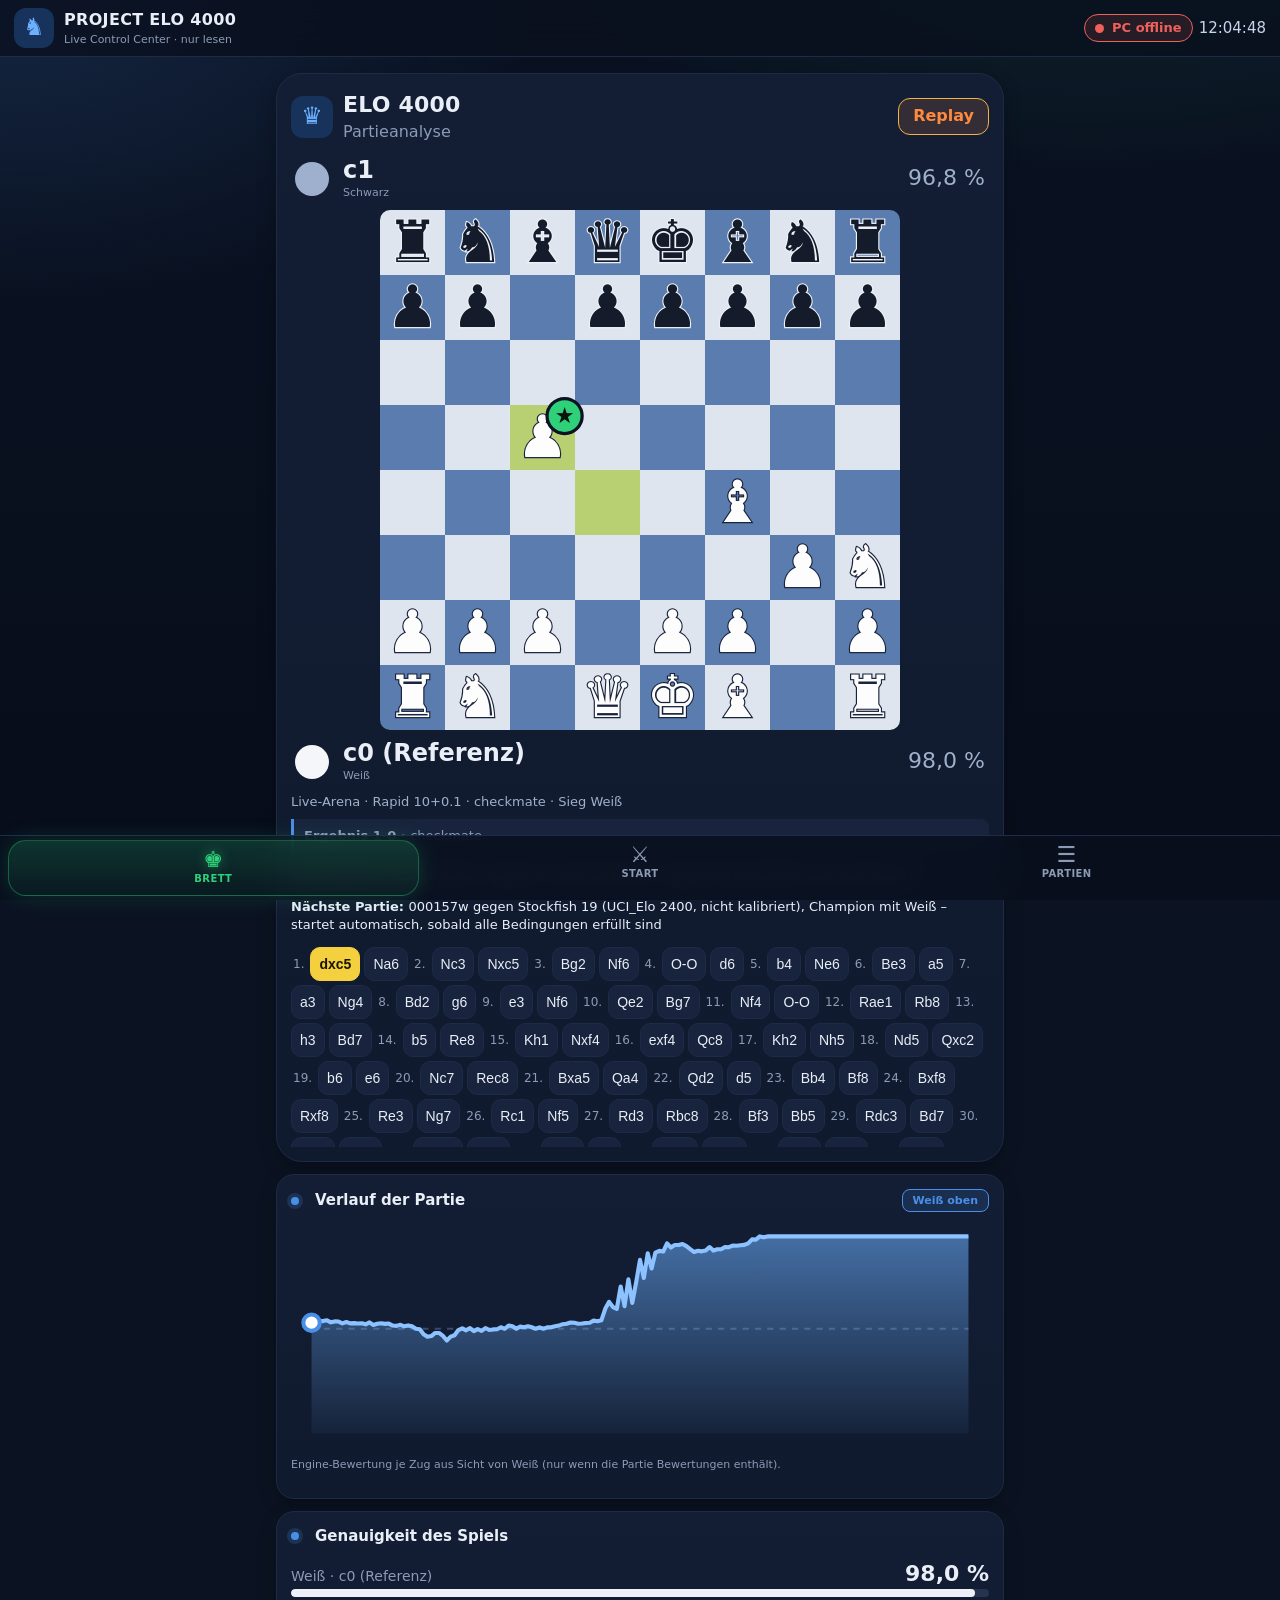
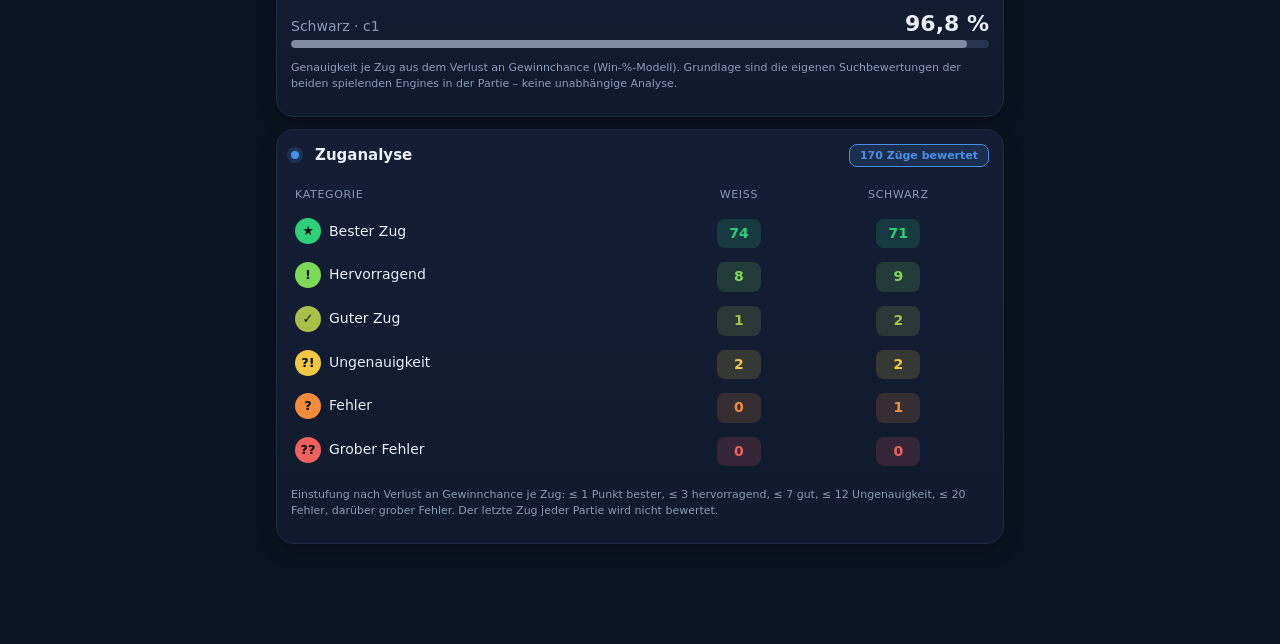
==== index.html @ e3dbd534 "status snapshot 2026-11-07T13:04:46" ====
<!doctype html>
<html lang="de">
<head>
<meta charset="utf-8">
<meta name="viewport" content="width=device-width, initial-scale=1, viewport-fit=cover">
<meta name="color-scheme" content="dark">
<meta name="theme-color" content="#0b0f14">
<title>PROJECT ELO 4000 – Live Control Center</title>
<link rel="manifest" href="manifest.json">
<link rel="icon" href="favicon.svg" type="image/svg+xml">
<link rel="stylesheet" href="static/style.css?v=764bb7ff3e">
</head>
<body>
<header class="top">
  <div class="brand"><span class="logo">♞</span><div><b>PROJECT ELO 4000</b><small>Live Control Center · nur lesen</small></div></div>
  <div class="fresh" id="fresh" title="Zeitpunkt der letzten erfolgreichen Datenaktualisierung"><span class="dot" id="fdot"></span><span id="ftext">lädt…</span></div>
</header>
<div id="banner" class="banner" hidden></div>
<main id="view" aria-live="polite"><p class="muted pad">Lade Daten…</p></main>
<nav class="tabs" aria-label="Navigation">
  <a href="#/board/live" data-t="board"><i>♚</i><span>Brett</span></a>
  <a href="#/arena" data-t="arena"><i>⚔</i><span>Start</span></a>
  <a href="#/archive" data-t="archive"><i>☰</i><span>Partien</span></a>
</nav>
<noscript><p class="pad">Diese Seite braucht JavaScript.</p></noscript>
<script src="static/hosted.js?v=764bb7ff3e"></script>
<script src="static/app.js?v=764bb7ff3e"></script>
</body>
</html>
---- static/style.css ----
:root{--bg:#0b0f14;--panel:#131a22;--panel2:#1a232e;--line:#263241;--text:#e8eef5;--muted:#8fa1b3;--accent:#4cc2ff;--good:#3ecf8e;--warn:#f5b84b;--bad:#ff6b6b;--live:#ff4d6d;
--light:#e9d9b8;--dark:#8a6a45;--hl:rgba(255,214,10,.45);--r:14px}
*{box-sizing:border-box;-webkit-tap-highlight-color:transparent}
html,body{margin:0;background:var(--bg);color:var(--text);font:16px/1.4 system-ui,-apple-system,"Segoe UI",Roboto,sans-serif}
body{padding-bottom:calc(72px + env(safe-area-inset-bottom));min-height:100vh}
a{color:var(--accent)}
.top{position:sticky;top:0;z-index:5;display:flex;justify-content:space-between;align-items:center;gap:8px;padding:calc(8px + env(safe-area-inset-top)) 14px 8px;background:rgba(11,15,20,.92);backdrop-filter:blur(8px);border-bottom:1px solid var(--line)}
.brand{display:flex;align-items:center;gap:10px}.brand b{font-size:15px;letter-spacing:.04em}.brand small{display:block;color:var(--muted);font-size:11px}
.logo{font-size:30px;color:var(--accent)}
.fresh{display:flex;align-items:center;gap:6px;font-size:12px;color:var(--muted);white-space:nowrap}
.dot{width:10px;height:10px;border-radius:50%;background:var(--muted);display:inline-block}.dot.ok{background:var(--good)}.dot.stale{background:var(--warn)}.dot.err{background:var(--bad)}
.banner{margin:8px 12px;padding:10px 12px;border-radius:10px;background:#3a2a10;border:1px solid var(--warn);color:#ffd88a;font-size:14px}.banner.err{background:#3a1515;border-color:var(--bad);color:#ffb3b3}
main{padding:10px 12px;max-width:760px;margin:0 auto}
.pad{padding:16px}.muted{color:var(--muted)}.small{font-size:13px}.tiny{font-size:11px}
.card{background:var(--panel);border:1px solid var(--line);border-radius:var(--r);padding:14px;margin:0 0 12px}
.card h2{margin:0 0 8px;font-size:15px;letter-spacing:.03em;display:flex;justify-content:space-between;align-items:center;gap:8px}
.card h3{margin:10px 0 4px;font-size:14px}
.kv{display:grid;grid-template-columns:auto 1fr;gap:4px 12px;font-size:14px}.kv div:nth-child(odd){color:var(--muted)}
.big{font-size:28px;font-weight:700}
.pill{display:inline-block;font-size:11px;font-weight:600;border-radius:999px;padding:2px 9px;border:1px solid var(--line);color:var(--muted);white-space:nowrap}
.pill.live{color:#fff;background:var(--live);border-color:var(--live)}.pill.hist{color:var(--accent);border-color:var(--accent)}.pill.na{color:var(--warn);border-color:var(--warn)}
.pill.good{color:var(--good);border-color:var(--good)}.pill.bad{color:var(--bad);border-color:var(--bad)}.pill.warn{color:var(--warn);border-color:var(--warn)}
.row{display:flex;gap:8px;align-items:center;flex-wrap:wrap}.grow{flex:1}
.btn{appearance:none;border:1px solid var(--line);background:var(--panel2);color:var(--text);border-radius:12px;min-height:48px;min-width:48px;padding:0 14px;font-size:18px;cursor:pointer}
.btn:active{transform:scale(.97)}.btn.on{border-color:var(--accent);color:var(--accent)}.btn.sm{min-height:38px;font-size:14px}
input,select{background:var(--panel2);border:1px solid var(--line);color:var(--text);border-radius:12px;min-height:46px;padding:0 12px;font-size:16px;width:100%}
.filters{display:grid;grid-template-columns:1fr 1fr;gap:8px;margin-bottom:10px}.filters input{grid-column:1/3}
.game{display:block;text-decoration:none;color:inherit;background:var(--panel);border:1px solid var(--line);border-radius:12px;padding:10px 12px;margin-bottom:8px}
.game .t{display:flex;justify-content:space-between;gap:8px;font-weight:600;font-size:14px}.game .s{color:var(--muted);font-size:12px;margin-top:3px}
.res{font-variant-numeric:tabular-nums;font-weight:700}
.ms{display:grid;gap:8px}.ms .m{display:grid;grid-template-columns:28px 1fr auto;gap:8px;align-items:center}
.ms .n{width:28px;height:28px;border-radius:50%;display:grid;place-items:center;font-weight:700;background:var(--panel2);border:2px solid var(--line)}
.ms .done .n{background:var(--good);border-color:var(--good);color:#04130b}.ms .prepared .n{border-color:var(--accent);color:var(--accent)}.ms .deferred .n{border-color:var(--warn);color:var(--warn)}.ms .in_progress .n{border-color:var(--accent)}
.bar{height:8px;border-radius:6px;background:var(--panel2);overflow:hidden}.bar i{display:block;height:100%;background:var(--accent)}
.boardwrap{position:relative;width:100%;max-width:520px;margin:0 auto;touch-action:pan-y}
svg.board{width:100%;height:auto;display:block;border-radius:8px;user-select:none}
.evalbar{height:10px;border-radius:5px;overflow:hidden;background:#222;margin:8px 0}.evalbar i{display:block;height:100%;background:#eee;transition:width .25s}
.players{display:flex;justify-content:space-between;gap:8px;font-size:14px;margin:6px 0}.players b{display:block}
.moves{display:flex;flex-wrap:wrap;gap:4px;max-height:200px;overflow:auto;margin-top:8px}
.moves button{font-size:14px;min-height:34px;padding:0 8px;border-radius:8px;border:1px solid var(--line);background:var(--panel2);color:var(--text)}.moves button.cur{background:var(--accent);color:#04121a;border-color:var(--accent)}
.moves .no{color:var(--muted);font-size:12px;align-self:center;padding:0 2px}
table{width:100%;border-collapse:collapse;font-size:13px}th,td{padding:6px 4px;text-align:left;border-bottom:1px solid var(--line);vertical-align:top}th{color:var(--muted);font-weight:500}
.scroll{overflow-x:auto}
.tabs{position:fixed;bottom:0;left:0;right:0;z-index:6;display:grid;grid-auto-flow:column;grid-auto-columns:1fr;background:rgba(19,26,34,.97);border-top:1px solid var(--line);padding-bottom:env(safe-area-inset-bottom)}
.tabs a{display:flex;flex-direction:column;align-items:center;gap:1px;padding:8px 2px;color:var(--muted);text-decoration:none;font-size:11px;min-height:56px}.tabs i{font-style:normal;font-size:22px;line-height:1}.tabs a.on{color:var(--accent)}
pre{white-space:pre-wrap;word-break:break-word;background:var(--panel2);padding:10px;border-radius:10px;font-size:12px;max-height:50vh;overflow:auto}
.issue{border-left:3px solid var(--warn);padding:6px 10px;margin:6px 0;background:var(--panel2);border-radius:0 8px 8px 0;font-size:13px}.issue.high{border-color:var(--bad)}
.note{border-left:3px solid var(--accent);padding:8px 10px;margin:8px 0;background:var(--panel2);border-radius:0 8px 8px 0;font-size:13px;color:var(--muted)}
svg.forest{width:100%;height:auto}
@media (min-width:720px){main{padding:16px}}

.tabs a{font-size:10px}
.strip{display:flex;gap:3px;flex-wrap:wrap;margin:6px 0}.strip b{width:18px;height:18px;border-radius:4px;display:grid;place-items:center;font-size:10px;color:#04130b}.strip .W{background:var(--good)}.strip .D{background:#8fa1b3}.strip .L{background:var(--bad)}
.clocks{display:flex;justify-content:space-between;font-variant-numeric:tabular-nums;font-size:15px;margin:6px 0}.clocks .turn{color:var(--accent);font-weight:700}
svg.tl{width:100%;height:auto}

/* ---- look: deep navy cards, steel-blue board, green accents (reference screenshot) ---- */
:root{--bg:#0b1322;--panel:#121c31;--panel2:#18243d;--line:#1d2b47;--text:#e9eef7;--muted:#8b9bb5;--accent:#4a8fe7;--good:#2fd07a;--warn:#f2b441;--bad:#f0605d;--live:#ff4d6d;--r:18px}
body{background:radial-gradient(1200px 500px at 50% -120px,#13223f 0,var(--bg) 60%) fixed}
.top{background:rgba(11,19,34,.94);border-bottom:1px solid var(--line)}
.logo{width:40px;height:40px;border-radius:12px;background:#17335c;display:grid;place-items:center;font-size:24px;color:#6db0ff}
.brand b{font-size:16px;letter-spacing:.02em}
.card{border-radius:var(--r);background:linear-gradient(180deg,#131e35,#101a2e);box-shadow:0 6px 18px rgba(0,0,0,.28)}
.card h2{font-size:15px;font-weight:700;letter-spacing:0}
.card h2::before{content:"";width:8px;height:8px;border-radius:50%;background:var(--accent);margin-right:8px;box-shadow:0 0 0 4px rgba(74,143,231,.18);flex:none}
.card h2>span:first-child{flex:1}
.pill{border-radius:8px;padding:3px 10px;font-weight:700;background:rgba(255,255,255,.04)}
.pill.live{background:var(--live)}.pill.good{background:rgba(47,208,122,.14)}.pill.bad{background:rgba(240,96,93,.14)}.pill.warn{background:rgba(242,180,65,.14)}.pill.hist{background:rgba(74,143,231,.14)}
.tabs{background:rgba(14,23,41,.98);border-top:1px solid var(--line)}.tabs a{text-transform:uppercase;letter-spacing:.04em;font-weight:600}.tabs a.on{color:var(--good)}.tabs a.on i{filter:drop-shadow(0 0 6px rgba(47,208,122,.5))}
svg.board{border-radius:10px}
.players b{font-size:15px}
.moves button{border-radius:10px;background:var(--panel2);border-color:var(--line)}.moves button.cur{background:#f4d03f;color:#1b1500;border-color:#f4d03f;font-weight:700}
.btn{border-radius:14px;background:var(--panel2)}
.evalbar{background:#2a3550;height:8px}
.stat{margin:12px 0}.stat .lab{display:flex;justify-content:space-between;align-items:baseline;font-size:14px;color:var(--muted)}.stat .lab b{font-size:22px;color:var(--text)}
.track{height:8px;border-radius:5px;background:#26344f;overflow:hidden}.track i{display:block;height:100%;border-radius:5px;background:#eef2f8}.track.alt i{background:#7f8ba0}
.cats{width:100%;border-collapse:separate;border-spacing:0 6px}.cats th{font-size:11px;letter-spacing:.06em;text-transform:uppercase;color:var(--muted);text-align:center;border:0}.cats th:first-child,.cats td:first-child{text-align:left}
.cats td{border:0;padding:4px;text-align:center;font-size:14px}.cats td .ico{display:inline-grid;place-items:center;width:26px;height:26px;border-radius:50%;margin-right:8px;font-size:13px;color:#06140d;vertical-align:middle}
.cnt{display:inline-block;min-width:44px;padding:5px 0;border-radius:8px;background:rgba(47,208,122,.16);color:var(--good);font-weight:700}.cnt.d{background:rgba(139,155,181,.16);color:#c3cde0}.cnt.l{background:rgba(240,96,93,.16);color:var(--bad)}
.ico.w{background:var(--good)}.ico.d{background:#9aa7bf}.ico.l{background:var(--bad)}
svg.ev{width:100%;height:auto;display:block}

/* ---- game header, move chips, move-quality colours (reference screenshot) ---- */
.hdr{display:flex;align-items:center;gap:10px}.hdr b{font-size:17px}.avatar{width:42px;height:42px;border-radius:12px;background:#17335c;display:grid;place-items:center;font-size:24px;color:#6db0ff;flex:none}
.vs{display:flex;align-items:center;gap:8px;margin:10px 0 4px;font-size:15px}.vs b{font-weight:700}
.cb{display:inline-grid;place-items:center;width:22px;height:22px;border-radius:6px;border:1px solid #3a4a6b;background:#0f1a30;color:#dfe6f3;font-size:12px;font-weight:700}
.opening{display:flex;justify-content:space-between;align-items:center;font-size:13px;margin:2px 0 10px;padding-bottom:10px;border-bottom:1px solid var(--line)}.resword{font-weight:700;color:var(--muted)}.resword.win{color:var(--good)}
.chips{display:flex;gap:8px;overflow-x:auto;margin:8px 0;padding-bottom:2px}.chip{flex:none;min-height:36px;padding:0 14px;border-radius:10px;border:1px solid var(--line);background:#0f1a30;color:#c9d4e8;font-size:14px;font-weight:600}.chip.cur{background:#f4d03f;border-color:#f4d03f;color:#1b1500}
.ico.c-best,.cnt.c-best{--c:47,208,122}.ico.c-excellent,.cnt.c-excellent{--c:126,217,87}.ico.c-good,.cnt.c-good{--c:168,191,74}.ico.c-inacc,.cnt.c-inacc{--c:242,199,68}.ico.c-mistake,.cnt.c-mistake{--c:242,139,60}.ico.c-blunder,.cnt.c-blunder{--c:240,96,93}
.cats td .ico[class*="c-"]{background:rgb(var(--c));font-weight:800}.cnt[class*="c-"]{background:rgba(var(--c),.16);color:rgb(var(--c))}

/* generations dashboard (Arena page) */
.lineage .lgrid{display:grid;grid-template-columns:1fr 1fr;gap:12px;margin:6px 0 14px}.lstat .lab{color:var(--muted);font-size:13px}.lstat .lbig{font-size:30px;font-weight:700;line-height:1.15}.lstat .lsub{color:var(--muted);font-size:13px}
.lineage .lhead{display:flex;justify-content:space-between;align-items:baseline;margin:14px 0 8px;font-size:15px}
.stepper{list-style:none;margin:0 0 6px;padding:0;display:flex;align-items:flex-start}
.stepper li{flex:1;display:flex;flex-direction:column;align-items:center;gap:4px;position:relative;font-size:12px;color:var(--muted)}
.stepper li i{font-style:normal;width:26px;height:26px;border-radius:50%;border:2px solid var(--line);display:flex;align-items:center;justify-content:center;background:var(--panel);z-index:1;font-size:14px}
.stepper li::before{content:"";position:absolute;top:12px;left:-50%;width:100%;height:2px;background:var(--line)}
.stepper li:first-child::before{display:none}
.stepper li.done i{border-color:var(--good);color:var(--good)}.stepper li.done::before{background:var(--good)}
.stepper li.current i{border-color:var(--accent);color:var(--accent)}.stepper li.current{color:var(--text)}
.stepper li.failed i{border-color:var(--bad);color:var(--bad)}
.ltable{width:100%;border-collapse:collapse;font-size:14px}.ltable td{padding:9px 6px;border-top:1px solid var(--line)}.ltable td:first-child{font-weight:700;width:14%}.ltable td:last-child{text-align:right}
.ltable th{text-align:left;padding:6px;color:var(--muted);font-weight:600;font-size:12px}.lineage ul{margin:4px 0 8px;padding-left:18px}.lineage svg{display:block;margin:4px 0}
.chainrow{display:flex;flex-wrap:wrap;align-items:center;gap:6px;margin:4px 0 12px}.chip{border:1px solid var(--line);border-radius:999px;padding:4px 12px;font-weight:700;background:var(--panel2)}.chip.ref{border-color:var(--good);color:var(--good)}.chip.cur{box-shadow:0 0 0 2px var(--accent)}.chip.ghost{opacity:.45;border-style:dashed}.arrow{color:var(--muted)}.gen{border-top:1px solid var(--line);padding-top:8px;margin-top:8px}.stepper.small li{font-size:11px}.stepper.small li i{width:22px;height:22px;font-size:12px}

/* ---- game analysis card (reference image): header, player rows around the board, analysis card, navigation ---- */
.gcard{padding:16px 14px 14px;border-radius:26px}
.gcard .hdr{margin-bottom:14px}.gcard .gtitle{font-size:22px;letter-spacing:.01em}
.gcard .pill.warn{color:#ff8a3d;background:rgba(255,138,61,.14);font-size:16px;padding:6px 14px;border-radius:12px}
.pl{display:flex;align-items:center;gap:14px;margin:10px 4px}.pl b{font-size:24px;line-height:1.15}.pl .acc{font-size:22px;color:#9fb0c9;font-weight:500}
.pl .dot{width:34px;height:34px;border-radius:50%;flex:none;border:0}.pl .dot.w{background:#f4f6fa}.pl .dot.b{background:#9fb0cf}
.gcard .boardwrap{border-radius:10px;overflow:hidden;margin:8px auto}.gcard svg.board{border-radius:0}
.anbox{margin:14px 0 10px;padding:14px 16px;border-radius:20px;background:#17284a}
.anrow{display:flex;align-items:center;gap:12px;flex-wrap:wrap}.anmove{font-size:26px}.aneval{font-size:28px}
.qpill{padding:6px 14px;border-radius:12px;font-weight:700;font-size:17px}
.anrow.alts{margin-top:12px;flex-wrap:nowrap}.anrow.alts>.muted{font-size:18px;flex:none}.anbox .chips{margin:0;flex:1}.anbox .chip{background:#22345a;border-color:transparent;min-height:40px;border-radius:14px;font-size:17px}.anbox .chip.cur{background:#f4d03f;color:#1b1500}
.nav{display:flex;align-items:center;justify-content:space-between;gap:8px;margin:8px 0}.nav button{flex:none;width:52px;height:52px;border:0;border-radius:14px;background:transparent;color:#aebbd3;font-size:28px}
.nav .zug{flex:none;padding:14px 34px;border-radius:18px;background:#1f3b66;font-size:22px;font-weight:700;color:#e9eef7}
.gmeta{text-align:center;margin:6px 0 2px}
.pl .pev{font-size:22px;font-weight:700;margin-right:6px}

/* ---- games list (reference image): search, filter pills, result-coloured cards ---- */
.fsearch{display:flex;align-items:center;gap:12px;padding:0 18px;border-radius:22px;background:#13203a;border:1px solid var(--line);margin-bottom:14px;color:#9fb0c9}.fsearch input{border:0;background:transparent;min-height:56px;padding:0;font-size:18px;color:var(--text);outline:0}
.frow{display:flex;gap:10px;margin-bottom:14px}.fsel{position:relative;flex:1 1 0;display:flex;align-items:center;gap:8px;padding:0 12px;border-radius:22px;background:#13203a;border:1px solid var(--line);color:#c9d4e8;min-width:0}
.fsel select{appearance:none;-webkit-appearance:none;border:0;background:transparent;min-height:52px;padding:0 18px 0 0;font-size:16px;font-weight:600;color:var(--text);width:100%;min-width:0;outline:0}.fsel::after{content:"";position:absolute;right:12px;top:50%;width:7px;height:7px;border-right:2px solid #c9d4e8;border-bottom:2px solid #c9d4e8;transform:translateY(-70%) rotate(45deg);pointer-events:none}
.gcountrow{display:flex;justify-content:space-between;align-items:center;margin:6px 4px 12px;color:#8b9bb5;font-size:17px;font-weight:600}.sortlab{display:inline-flex;align-items:center;gap:8px;font-size:16px;color:#aebbd3}
.game{display:flex;align-items:flex-start;gap:14px;padding:16px 16px 14px;border-radius:22px;background:linear-gradient(180deg,#131e35,#101a2e);border:1px solid var(--line);border-left:5px solid #8b9bb5;margin-bottom:14px;box-shadow:0 4px 14px rgba(0,0,0,.25)}
.game.win{border-left-color:#2fd07a}.game.draw{border-left-color:#f2c744}.game.loss{border-left-color:#f0605d}
.gico{flex:none;width:52px;height:52px;border-radius:50%;display:grid;place-items:center;background:rgba(139,155,181,.16);color:#9fb0c9}.game.win .gico{background:rgba(47,208,122,.16);color:#2fd07a}.game.draw .gico{background:rgba(242,199,68,.16);color:#f2c744}.game.loss .gico{background:rgba(240,96,93,.16);color:#f0605d}
.gbody{flex:1;min-width:0}.game .t{display:flex;justify-content:space-between;align-items:flex-start;gap:12px;font-size:18px;font-weight:700}.gname{flex:1;min-width:0;overflow-wrap:anywhere;line-height:1.25}
.game .res{flex:none;padding:6px 14px;border-radius:12px;border:2px solid #8b9bb5;color:#c9d4e8;font-size:19px;font-weight:700;white-space:nowrap}.game.win .res{border-color:#2fd07a;color:#2fd07a;background:rgba(47,208,122,.1)}.game.draw .res{border-color:#8b9bb5}.game.loss .res{border-color:#f0605d;color:#f0605d;background:rgba(240,96,93,.1)}
.gmeta{display:flex;flex-wrap:wrap;gap:6px 16px;margin-top:8px;color:#9fb0c9;font-size:15px}.gmeta span{display:inline-flex;align-items:center;gap:6px}.gtags{display:flex;flex-wrap:wrap;gap:8px;margin-top:10px}
.gtag{display:inline-flex;align-items:center;gap:6px;padding:5px 12px;border-radius:10px;background:#1a2a4a;color:#c9d4e8;font-size:15px}.ic{flex:none}
@media (max-width:430px){.fsel>svg{display:none}.fsel{padding:0 10px}.fsel select{font-size:14px;padding-right:14px}.fsearch input{font-size:16px}.fsearch{padding:0 14px}.gmeta{font-size:14px;gap:4px 12px}.game .res{font-size:17px;padding:5px 11px}.game .t{font-size:17px}.game{gap:12px;padding:14px 12px}.gico{width:46px;height:46px}}
/* compact game cards */
.game,.game{padding:9px 12px 8px;gap:10px;margin-bottom:8px;border-radius:16px;border-left-width:4px}
.gico{width:38px;height:38px}.gico svg{width:20px;height:20px}
.game .t{font-size:15px;gap:8px}.game .res{font-size:15px;padding:3px 9px;border-width:1.5px;border-radius:9px}
.gmeta{margin-top:3px;font-size:13px;gap:2px 12px}.gmeta svg{width:14px;height:14px}
.gtags{margin-top:5px;gap:6px}.gtag{padding:2px 9px;font-size:13px;border-radius:8px}.gtag svg{width:13px;height:13px}

/* ---- start page (reference image): header pill, Elo card with chart, generations card, generation columns ---- */
.fresh #fdot{display:none}.fpill{display:inline-flex;align-items:center;gap:8px;padding:5px 14px;border-radius:999px;border:1.5px solid #2fd07a;background:rgba(47,208,122,.12);color:#2fd07a;font-weight:700;font-size:14px;margin-right:8px}.fpill::before{content:"";width:9px;height:9px;border-radius:50%;background:#2fd07a}
.fpill.stale{border-color:#f2c744;background:rgba(242,199,68,.12);color:#f2c744}.fpill.stale::before{background:#f2c744}.fpill.err{border-color:#f0605d;background:rgba(240,96,93,.12);color:#f0605d}.fpill.err::before{background:#f0605d}.fresh{font-size:15px;color:#c9d4e8}
.elocard{display:flex;align-items:center;justify-content:space-between;gap:10px;padding:18px 18px;border-radius:26px;background:linear-gradient(160deg,#162744,#0f1b33 70%);border:1px solid #1f3358}.elocard .eleft{flex:1 1 auto;min-width:0}.elab{font-size:19px;color:#c9d4e8}.ebig{font-size:42px;font-weight:800;line-height:1.15;margin:4px 0 8px}
.ebadge{display:flex;align-items:center;gap:10px;flex-wrap:wrap}.bpill{padding:4px 12px;border-radius:999px;border:1.5px solid #2fd07a;background:rgba(47,208,122,.12);color:#2fd07a;font-weight:700;font-size:15px}.elochart{flex:0 0 48%;max-width:230px;height:auto}
.gens{padding:16px 14px;border-radius:26px;background:linear-gradient(160deg,#142340,#0f1a30 70%);border:1px solid #1f3358}.gens::before,.gens>h2{display:none}
.ghead{display:flex;align-items:center;gap:12px;margin-bottom:12px}.ghead b{font-size:25px;flex:1}.gtile{width:46px;height:46px;border-radius:14px;display:grid;place-items:center;background:#17335c;color:#6db0ff;flex:none}.gtile.ref{background:#2557b8;color:#fff}.gtile.bolt{background:#1b2f66;color:#6db0ff}.gtile.small{width:44px;height:44px;border-radius:12px;background:#1a2f55}
.gdate{display:inline-flex;align-items:center;gap:8px;padding:6px 12px;border-radius:12px;border:1px solid #2a4170;color:#c9d4e8;font-size:15px;white-space:nowrap}
.refcur{display:grid;grid-template-columns:1fr 1fr;border:1px solid #223961;border-radius:20px;padding:14px 16px;margin-bottom:14px;gap:0}.refcur>div:first-child{border-right:1px solid #223961;padding-right:12px}.refcur>div:last-child{padding-left:16px}.refcur .lab{color:#c9d4e8;font-size:16px}.refcur .lbig{font-size:46px;font-weight:800;line-height:1.1}.refcur .lbig.cur{color:#38d9a9}
.gens .chainrow{justify-content:center;gap:10px;margin:6px 0 4px}.gens .chip{border-radius:999px;padding:8px 22px;font-size:20px;background:#1a2a4a;border:1.5px solid #2a4170}.gens .chip.ref{border-color:#2fd07a;background:rgba(47,208,122,.12);color:#2fd07a}.gens .chip.cur{background:#f7d53a;color:#1b1500;border-color:#f7d53a}.gens .chip.ghost{opacity:.7}.gens .arrow{color:#8b9bb5;font-size:26px}
.gcols{display:grid;grid-template-columns:1fr 1fr;gap:0;margin-top:14px;border:1px solid #223961;border-radius:22px;padding:14px 4px;background:linear-gradient(180deg,rgba(20,35,64,0),rgba(60,40,110,.18))}.gcol{padding:0 14px;min-width:0}.gcol+.gcol{border-left:1px solid #223961}
.gtitle2{display:flex;align-items:center;gap:12px;font-size:22px;margin-bottom:10px}.spill{display:inline-block;padding:5px 16px;border-radius:999px;font-weight:700;font-size:16px;border:1.5px solid #2a4170;color:#6db0ff;background:rgba(74,143,231,.12)}.spill.good{border-color:#2fd07a;color:#2fd07a;background:rgba(47,208,122,.1)}.spill.bad{border-color:#f0605d;color:#f0605d;background:rgba(240,96,93,.1)}.spill.warn{border-color:#f2c744;color:#f2c744;background:rgba(242,199,68,.1)}
.gclaim{font-size:17px;line-height:1.45;margin:10px 0}.gcol .stepper{margin:12px -6px 10px}.gcol .stepper li{font-size:11px}.ghist{display:flex;gap:12px;align-items:flex-start;border-top:1px solid #223961;padding-top:12px;margin-top:8px;font-size:15px}.ghist p{margin:0 0 8px}
@media (max-width:430px){.ebig{font-size:38px}.refcur .lbig{font-size:40px}.gens .chip{padding:7px 16px;font-size:18px}.gtitle2{font-size:19px}.gclaim{font-size:15px}.gcol{padding:0 8px}}
.ghead{flex-wrap:wrap}.ghead b{flex:1 1 auto}.gdate{margin-left:auto;font-size:14px;padding:5px 10px}.fpill{font-size:13px;padding:4px 10px;margin-right:6px}.top{gap:8px}.elocard{flex-wrap:nowrap}.elochart{flex:0 1 44%;min-width:0}.elocard .eleft{min-width:0}
.spill{border-radius:16px;font-size:15px;line-height:1.3;padding:5px 12px}.gcol .gtitle2 b{min-width:0}
@media (max-width:430px){.gcol .stepper li{font-size:8.5px;letter-spacing:-.2px}.gcol .stepper li i{width:22px;height:22px;font-size:12px}.gcol .stepper li::before{top:10px}}
/* equal card height */
.game{box-sizing:border-box;height:108px;overflow:hidden;align-items:center}.gbody{min-width:0}.gname{display:-webkit-box;-webkit-line-clamp:2;-webkit-box-orient:vertical;overflow:hidden;overflow-wrap:anywhere}.gmeta{flex-wrap:nowrap;overflow:hidden;white-space:nowrap}.gtags{flex-wrap:nowrap;overflow:hidden}.gtag{white-space:nowrap}

/* ================= start page: refined look ================= */
body{background:radial-gradient(900px 420px at 85% -80px,rgba(47,208,122,.10),transparent 60%),radial-gradient(900px 520px at 0% 0,rgba(74,143,231,.16),transparent 60%),linear-gradient(180deg,#0a1222,#070d1a) fixed}
.top{backdrop-filter:blur(14px);-webkit-backdrop-filter:blur(14px);background:rgba(9,16,30,.78)}
.tabs{backdrop-filter:blur(14px);-webkit-backdrop-filter:blur(14px);background:rgba(9,16,30,.86)}
.tabs a.on{background:linear-gradient(180deg,rgba(47,208,122,.20),rgba(47,208,122,.06));border:1px solid rgba(47,208,122,.35);box-shadow:0 0 22px rgba(47,208,122,.18)}
@keyframes rise{from{opacity:0;transform:translateY(12px)}to{opacity:1;transform:none}}
#view>.card{animation:rise .5s cubic-bezier(.2,.7,.2,1) both}#view>.card:nth-child(2){animation-delay:.08s}#view>.card:nth-child(3){animation-delay:.16s}#view>.card:nth-child(4){animation-delay:.24s}
@media (prefers-reduced-motion:reduce){#view>.card{animation:none}}

.elocard{position:relative;overflow:hidden;padding:22px 20px;border-radius:30px;border:1px solid rgba(130,170,255,.20);background:radial-gradient(120% 150% at 100% 0%,rgba(47,208,122,.20),transparent 55%),radial-gradient(90% 120% at 0% 100%,rgba(74,143,231,.18),transparent 60%),linear-gradient(160deg,#172b50,#0d1a34);box-shadow:0 22px 48px rgba(0,0,0,.42),inset 0 1px 0 rgba(255,255,255,.08)}
.elocard::after{content:"";position:absolute;inset:0;background:repeating-linear-gradient(0deg,rgba(255,255,255,.028) 0 1px,transparent 1px 34px);pointer-events:none;mask-image:linear-gradient(90deg,transparent,#000 40%)}
.elab{font-size:13px;letter-spacing:.14em;text-transform:uppercase;color:#9fb6dd;font-weight:700}
.ebig{margin:8px 0 12px;line-height:1.05;font-weight:800;letter-spacing:-.02em}.enum{font-size:58px;background:linear-gradient(180deg,#ffffff 20%,#a9c6ff);-webkit-background-clip:text;background-clip:text;color:transparent;filter:drop-shadow(0 4px 18px rgba(120,170,255,.35))}.eunit{font-size:24px;font-weight:700;color:#9fb6dd;margin-left:4px}
.bpill{background:linear-gradient(180deg,rgba(47,208,122,.22),rgba(47,208,122,.08));border-color:rgba(47,208,122,.7);box-shadow:0 0 18px rgba(47,208,122,.18)}
.elochart{filter:drop-shadow(0 0 10px rgba(47,208,122,.55));z-index:1}.elocard .eleft{z-index:1}

.gens{padding:18px 14px 16px;border-radius:30px;border:1px solid rgba(130,170,255,.18);background:linear-gradient(165deg,rgba(26,44,84,.92),rgba(12,22,44,.96));box-shadow:0 22px 48px rgba(0,0,0,.40),inset 0 1px 0 rgba(255,255,255,.06)}
.ghead b{font-size:26px;letter-spacing:-.01em}.gtile{background:linear-gradient(145deg,#2a5fc4,#17408f);color:#e6f0ff;box-shadow:0 8px 20px rgba(30,90,200,.35)}.gtile.bolt{background:linear-gradient(145deg,#2a4aa6,#1a2f77)}.gtile.small{background:linear-gradient(145deg,#2a4f86,#1a3158);box-shadow:none}
.gdate{background:rgba(255,255,255,.04);border-color:rgba(130,170,255,.25)}
.refcur{border:0;padding:0;gap:12px;margin-bottom:16px}.refcur>div:first-child,.refcur>div:last-child{border:1px solid rgba(255,255,255,.08);border-radius:22px;padding:14px 16px;background:linear-gradient(160deg,rgba(255,255,255,.07),rgba(255,255,255,.02))}.refcur>div:last-child{border-color:rgba(56,217,169,.45);background:linear-gradient(160deg,rgba(56,217,169,.18),rgba(56,217,169,.04));box-shadow:0 0 28px rgba(56,217,169,.14)}
.refcur .lab{font-size:14px;color:#aab9d6}.refcur .lbig{font-size:50px;letter-spacing:-.02em;background:linear-gradient(180deg,#fff,#c3d4f5);-webkit-background-clip:text;background-clip:text;color:transparent}.refcur .lbig.cur{background:linear-gradient(180deg,#8bffd9,#2fd0a0);-webkit-background-clip:text;background-clip:text}
.gens .chip{box-shadow:0 6px 16px rgba(0,0,0,.28);border-width:1.5px;font-weight:800}.gens .chip.cur{box-shadow:0 0 0 5px rgba(247,213,58,.16),0 10px 26px rgba(247,213,58,.30)}.gens .chip.ref{box-shadow:0 0 18px rgba(47,208,122,.2)}.gens .arrow{color:#5f7399}
.gcols{border:0;padding:0;background:none;gap:12px;margin-top:16px}.gcol{padding:14px 12px 12px;border:1px solid rgba(255,255,255,.08);border-radius:22px;background:linear-gradient(170deg,rgba(255,255,255,.06),rgba(255,255,255,.015))}.gcol+.gcol{border-left:1px solid rgba(255,255,255,.08)}
.gcol.now{border-color:rgba(56,217,169,.45);box-shadow:0 0 26px rgba(56,217,169,.12);background:linear-gradient(170deg,rgba(56,217,169,.13),rgba(255,255,255,.015))}.gcol.isref{border-color:rgba(74,143,231,.4)}
.gtitle2 b{letter-spacing:-.01em}.spill{box-shadow:0 0 16px rgba(120,160,255,.10)}
.gcol .stepper li i{border-width:2px;background:#0e1a33}.gcol .stepper li.done i{box-shadow:0 0 14px rgba(47,208,122,.40);background:rgba(47,208,122,.10)}.gcol .stepper li.current i{box-shadow:0 0 0 4px rgba(74,143,231,.22),0 0 16px rgba(74,143,231,.45);background:rgba(74,143,231,.12)}
.gcol .stepper li::before{height:3px;border-radius:2px;background:rgba(255,255,255,.10)}.gcol .stepper li.done::before{background:linear-gradient(90deg,#2fd07a,#38d9a9)}
.gcol .stepper li{color:#9fb0cf}.gcol .stepper li.current{color:#fff;font-weight:700}
.ghist{border-top:1px solid rgba(255,255,255,.08)}.gclaim b{color:#fff}
.tabs a.on{border-radius:18px;margin:4px 8px}@media (max-width:430px){.gens .chainrow{gap:6px}.gens .chip{padding:6px 12px;font-size:16px}.gens .arrow{font-size:20px}.enum{font-size:52px}}

/* ================= generations card, v2: one full-width card per generation, no nested columns ================= */
.gens{padding:16px 14px 14px}
.gens .ghead{margin-bottom:12px}.gens .ghead b{font-size:22px}.gens .gdate{font-size:12.5px;padding:4px 10px}
.gens .refcur{gap:10px;margin-bottom:12px}.gens .refcur>div:first-child,.gens .refcur>div:last-child{padding:10px 14px;border-radius:18px}.gens .refcur .lab{font-size:12.5px;letter-spacing:.02em}.gens .refcur .lbig{font-size:40px;line-height:1.05}
.gens .chainrow{margin:2px 0 6px}.gens .chip{padding:5px 14px;font-size:16px}
.gens .gcols{display:flex;flex-direction:column;gap:10px;margin-top:12px}
.gens .gcol{display:flex;flex-direction:column;gap:12px;padding:14px;border-radius:20px}.gens .gcol+.gcol{border-left:1px solid rgba(255,255,255,.08)}
.gtop{display:flex;align-items:center;gap:10px}.gtop .gtile{width:38px;height:38px;border-radius:12px}.gname{font-size:22px;letter-spacing:-.01em}.gtag{font-size:11.5px;font-weight:700;letter-spacing:.06em;text-transform:uppercase;color:#9fb6dd;border:1px solid rgba(130,170,255,.3);border-radius:8px;padding:2px 8px}.gtop .spill{margin-left:auto;font-size:13px;padding:4px 12px;white-space:nowrap}
.gens .gclaim{margin:0;font-size:14.5px;line-height:1.45;color:#c4d0e6}.gens .gclaim b{color:#fff}
.gens .gcol .stepper{margin:0}.gens .gcol .stepper li{font-size:11px;letter-spacing:0;white-space:nowrap;gap:6px}.gens .gcol .stepper li i{width:24px;height:24px;font-size:13px}.gens .gcol .stepper li::before{top:11px}
.gstats{display:grid;grid-template-columns:repeat(3,1fr);gap:8px}.gstat{display:flex;flex-direction:column;gap:2px;padding:9px 10px;border-radius:14px;background:rgba(255,255,255,.05);border:1px solid rgba(255,255,255,.07);min-width:0}
.gstat .sl{font-size:11px;letter-spacing:.06em;text-transform:uppercase;color:#8fa4cc}.gstat .sv{font-size:17px;line-height:1.2;white-space:nowrap}.gstat .ss{font-size:11.5px;color:#8fa4cc}
.gverdict{display:flex;flex-direction:column;align-items:flex-start;gap:6px;margin:0}.gverdict .spill{font-size:13px;padding:4px 12px}
.gens .ghist{display:flex;flex-direction:column;gap:6px;border-top:1px solid rgba(255,255,255,.08);padding-top:10px;margin:0;font-size:14px}.ghist .hl{display:flex;align-items:center;gap:6px;font-size:11px;letter-spacing:.06em;text-transform:uppercase;color:#8fa4cc}
.hrow{display:grid;grid-template-columns:1fr auto auto;gap:10px;align-items:baseline}.hrow span:first-child{overflow:hidden;text-overflow:ellipsis;white-space:nowrap}.hrow .muted{font-size:12.5px}
@media (max-width:430px){.gens .refcur .lbig{font-size:36px}.gstat .sv{font-size:15.5px}.gens .gcol .stepper li{font-size:10.5px}.gens .gcol{padding:12px}}
.gens .gstats{grid-template-columns:.8fr .9fr 1.5fr}.gens .gstats.two{grid-template-columns:1fr 1fr}.gstats.two .sv{font-size:16px}
.devlist{display:flex;flex-direction:column;gap:10px;margin:8px 0}.dev{display:flex;flex-direction:column;gap:10px;padding:12px;border-radius:18px;border:1px solid rgba(255,255,255,.08);background:linear-gradient(170deg,rgba(255,255,255,.05),rgba(255,255,255,.012))}
.devtop{display:flex;align-items:center;justify-content:space-between;gap:8px;flex-wrap:wrap}.devtop b{font-size:17px}.devtop .spill{font-size:12.5px;padding:3px 10px}
.vsteps{list-style:none;margin:10px 0 14px;padding:0;display:flex;flex-direction:column}.vsteps li{display:grid;grid-template-columns:26px 1fr;gap:12px;position:relative;padding-bottom:12px}.vsteps li:last-child{padding-bottom:0}
.vsteps li::before{content:"";position:absolute;left:12px;top:26px;bottom:0;width:2px;background:rgba(255,255,255,.10)}.vsteps li:last-child::before{display:none}.vsteps li.done::before{background:linear-gradient(180deg,#2fd07a,rgba(47,208,122,.25))}
.vsteps li i{font-style:normal;width:26px;height:26px;border-radius:50%;border:2px solid rgba(255,255,255,.18);background:#0e1a33;display:flex;align-items:center;justify-content:center;font-size:13px;color:#8fa4cc;z-index:1}
.vsteps li.done i{border-color:#2fd07a;color:#2fd07a;background:rgba(47,208,122,.10);box-shadow:0 0 12px rgba(47,208,122,.35)}.vsteps li.current i{border-color:#4a8fe7;color:#8fc0ff;background:rgba(74,143,231,.12);box-shadow:0 0 0 4px rgba(74,143,231,.18)}
.vtxt{display:flex;flex-direction:column;gap:1px;min-width:0;padding-top:2px}.vtxt b{font-size:14.5px;line-height:1.3;color:#dfe8f8}.vtxt small{font-size:12.5px;color:#8fa4cc;line-height:1.35}.vsteps li.pending .vtxt b{color:#9fb0cf;font-weight:600}
.kv2 td{padding:9px 0;vertical-align:top;border-bottom:1px solid rgba(255,255,255,.06)}.kv2 td:first-child{width:56%;color:#aab9d6;padding-right:12px}.kv2 td:last-child{text-align:right;font-weight:600}.kv2 tr:last-child td{border-bottom:0}

/* ---- generations card, consistency pass: every field uses the same neutral panel, the same plain type as the other cards; colour only on status marks (pills, step dots) ---- */
.gens .refcur>div:first-child,.gens .refcur>div:last-child,.gens .gcol,.gens .gcol.now,.gens .gcol.isref,.gens .dev{background:linear-gradient(170deg,rgba(255,255,255,.05),rgba(255,255,255,.015));border:1px solid rgba(255,255,255,.08);box-shadow:none}
.gens .refcur .lbig,.gens .refcur .lbig.cur{background:none;-webkit-background-clip:border-box;background-clip:border-box;color:var(--text);font-size:34px;font-weight:700;letter-spacing:0}
.gens .refcur .lab,.gstat .sl,.ghist .hl{font-size:13px;letter-spacing:0;text-transform:none;font-weight:400;color:var(--muted)}
.gens .gtag{font-size:12px;letter-spacing:0;text-transform:none;font-weight:600;color:var(--muted);border-color:var(--line)}
.gstat{background:rgba(255,255,255,.04);border:1px solid rgba(255,255,255,.07)}.gstat .sv{font-size:16px;font-weight:700;letter-spacing:0}.gstat .ss{font-size:12px;color:var(--muted)}
.gens .gname,.gens .devtop b{letter-spacing:0}.gens .ghead b{letter-spacing:0}
.gens .chip.cur{background:var(--panel2);color:var(--text);border-color:var(--accent);box-shadow:none}.gens .chip.ref{box-shadow:none;background:var(--panel2)}
.gens .gtile,.gens .gtile.ref,.gens .gtile.bolt{box-shadow:none}

/* ---- current-Elo card: same neutral panel and plain type as the generations card and the other cards ---- */
.elocard{padding:16px 14px;border-radius:30px;border:1px solid rgba(130,170,255,.18);background:linear-gradient(165deg,rgba(26,44,84,.92),rgba(12,22,44,.96));box-shadow:0 22px 48px rgba(0,0,0,.40),inset 0 1px 0 rgba(255,255,255,.06)}
.elocard::after{display:none}
.elab{font-size:13px;letter-spacing:0;text-transform:none;font-weight:400;color:var(--muted)}
.ebig{margin:6px 0 10px;font-weight:700;letter-spacing:0}.enum{font-size:46px;background:none;-webkit-background-clip:border-box;background-clip:border-box;color:var(--text);filter:none}.eunit{font-size:20px;font-weight:600;color:var(--muted)}
.bpill{background:rgba(255,255,255,.05);border:1px solid rgba(255,255,255,.12);color:var(--text);box-shadow:none;font-size:13px;font-weight:600;padding:3px 12px}
.elochart{filter:none}
@media (max-width:430px){.enum{font-size:42px}}

/* ---- final alignment with the standard card of the other tabs: same radius, same panel, same border and shadow; nested fields are flat panels with a smaller radius ---- */
.elocard,.gens{padding:14px;border-radius:18px;border:1px solid var(--line);background:linear-gradient(180deg,#131e35,#101a2e);box-shadow:0 6px 18px rgba(0,0,0,.28)}
.gens .refcur>div:first-child,.gens .refcur>div:last-child,.gens .gcol,.gens .gcol.now,.gens .gcol.isref,.gens .dev{background:rgba(255,255,255,.03);border:1px solid var(--line);border-radius:12px}
.gens .refcur>div:first-child,.gens .refcur>div:last-child{padding:10px 12px}.gens .gcol{padding:12px;border-radius:12px}.gens .gcol+.gcol{border-left:1px solid var(--line)}
.gstat{background:rgba(255,255,255,.03);border:1px solid var(--line);border-radius:10px}
.gens .chip{background:var(--panel2);border:1px solid var(--line);box-shadow:none;font-size:15px;padding:4px 14px}.gens .chip.ref{border-color:var(--good);color:var(--good)}.gens .chip.cur{border-color:var(--accent);box-shadow:none}
.gens .gdate{background:none;border:1px solid var(--line);border-radius:10px}
.gens .gtile{width:36px;height:36px;border-radius:10px;background:var(--panel2);color:var(--accent);border:1px solid var(--line)}.gens .gtile.ref,.gens .gtile.bolt{background:var(--panel2);color:var(--accent)}
.gens .ghead .gtile{width:36px;height:36px}.gens .ghead b{font-size:20px}
.gens .gtag{border-radius:6px}.gens .spill,.gens .gverdict .spill,.gens .devtop .spill{border-radius:8px;box-shadow:none;font-size:12.5px;padding:3px 10px}
.gens .gcol .stepper li i,.vsteps li i{box-shadow:none}.gens .gcol .stepper li.done i,.gens .gcol .stepper li.current i,.vsteps li.done i,.vsteps li.current i{box-shadow:none}
.gens .gstats .sv{font-size:16px}.devtop b{font-size:16px}
.gens .ghist{border-top:1px solid var(--line)}
.bpill{border-radius:8px}
.gens .gstats{grid-template-columns:1fr 1fr 1.45fr}.gstat .ss{white-space:nowrap}
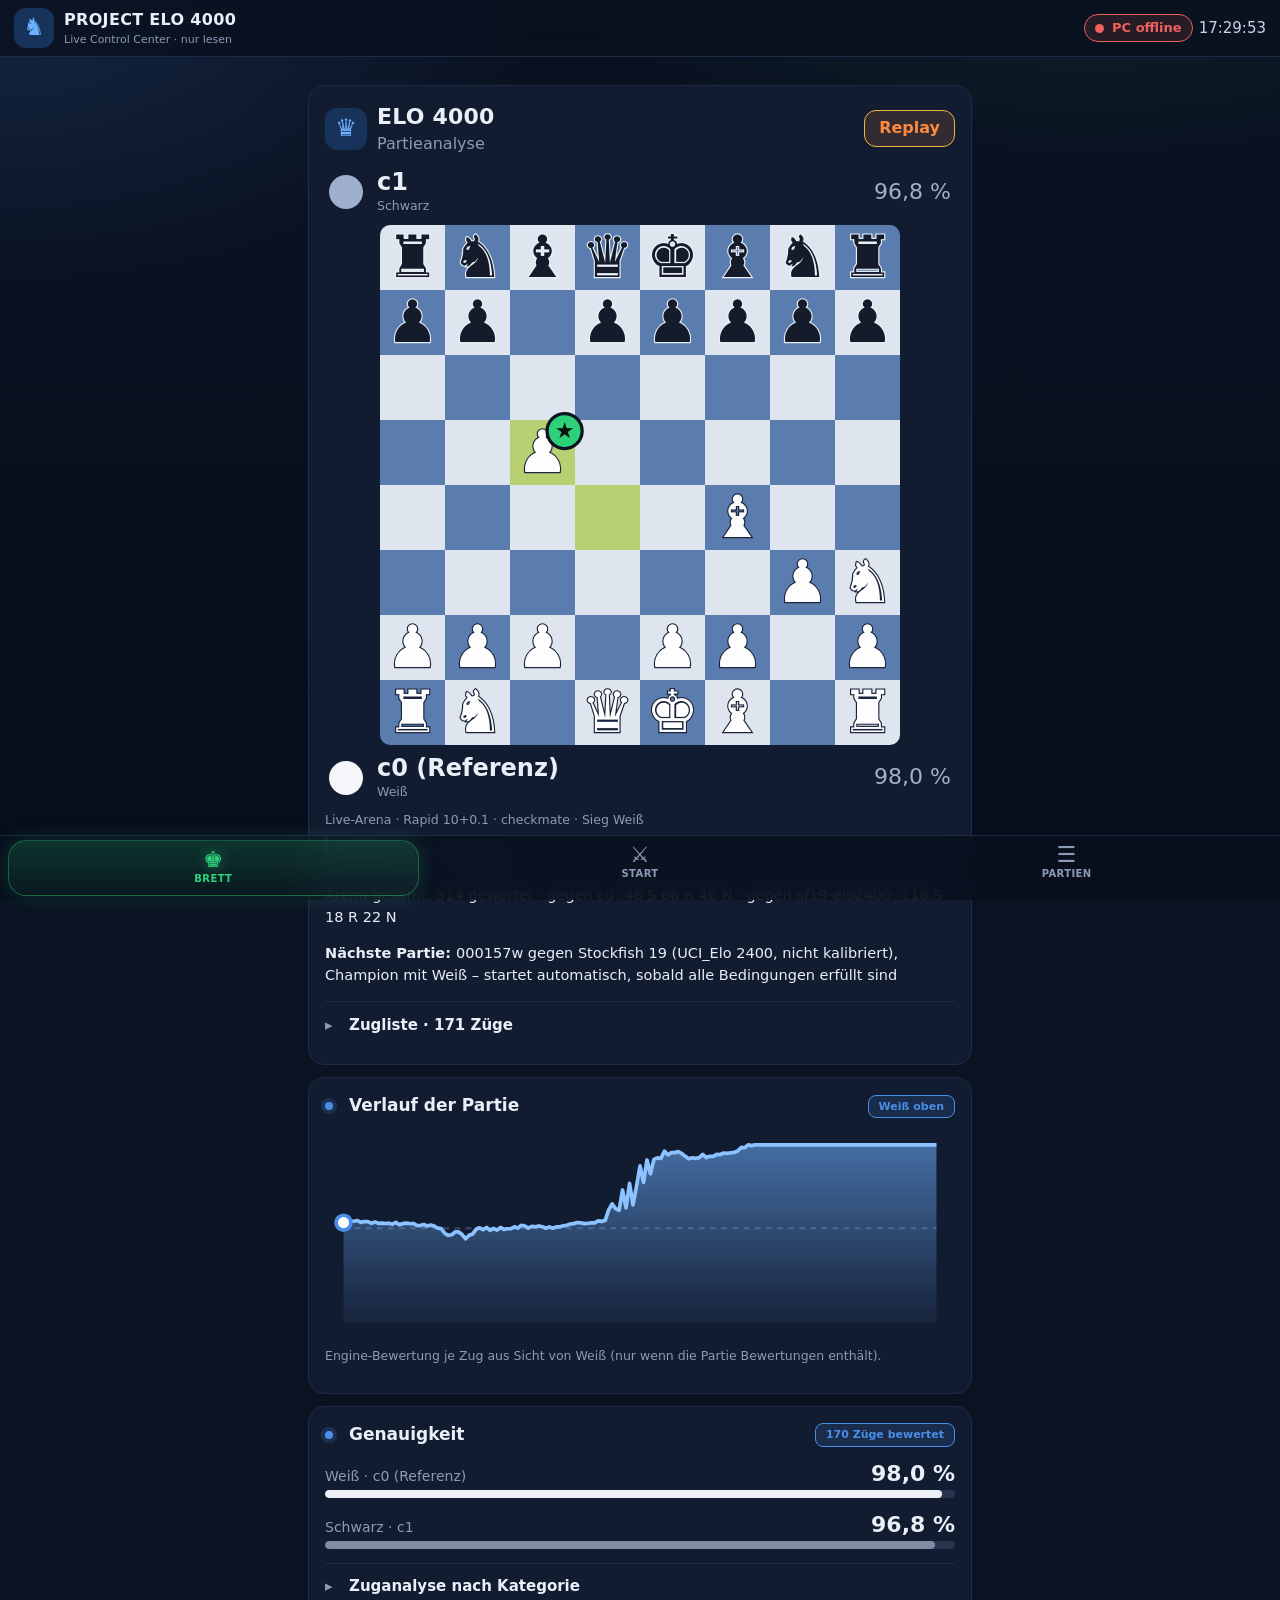
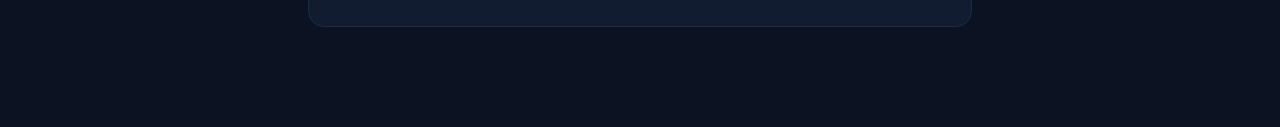
==== commit a72b9ace: "status snapshot 2026-11-21T18:29:47" ====
--- a/index.html
+++ b/index.html
@@ -8,7 +8,7 @@
 <title>PROJECT ELO 4000 – Live Control Center</title>
 <link rel="manifest" href="manifest.json">
 <link rel="icon" href="favicon.svg" type="image/svg+xml">
-<link rel="stylesheet" href="static/style.css?v=764bb7ff3e">
+<link rel="stylesheet" href="static/style.css?v=b3ede3578a">
 </head>
 <body>
 <header class="top">
@@ -23,7 +23,7 @@
   <a href="#/archive" data-t="archive"><i>☰</i><span>Partien</span></a>
 </nav>
 <noscript><p class="pad">Diese Seite braucht JavaScript.</p></noscript>
-<script src="static/hosted.js?v=764bb7ff3e"></script>
-<script src="static/app.js?v=764bb7ff3e"></script>
+<script src="static/hosted.js?v=b3ede3578a"></script>
+<script src="static/app.js?v=b3ede3578a"></script>
 </body>
 </html>
--- a/static/style.css
+++ b/static/style.css
@@ -251,3 +251,33 @@
 .gens .ghist{border-top:1px solid var(--line)}
 .bpill{border-radius:8px}
 .gens .gstats{grid-template-columns:1fr 1fr 1.45fr}.gstat .ss{white-space:nowrap}
+
+/* ================= Übersichtlichkeit (2026-11-21): ruhige Karten, Wichtiges oben, Details einklappbar ================= */
+main{max-width:720px;margin:0 auto}
+.card{border-radius:16px;padding:16px;margin:12px 12px;box-shadow:none;border:1px solid var(--line);background:var(--panel)}
+.card h2{font-size:17px;margin:0 0 12px;display:flex;align-items:center;justify-content:space-between;gap:8px}
+.tiny{font-size:12.5px;line-height:1.45}.small{font-size:14.5px;line-height:1.5}
+.muted{color:var(--muted)}
+details.fold{border-top:1px solid var(--line);margin-top:14px}
+details.fold>summary,details.gdet>summary{list-style:none;cursor:pointer;display:flex;align-items:center;gap:10px;min-height:46px;font-weight:600;font-size:15px;color:var(--text)}
+details.fold>summary::-webkit-details-marker,details.gdet>summary::-webkit-details-marker{display:none}
+details.fold>summary::before,details.gdet>summary::before{content:"▸";color:var(--muted);transition:transform .15s;display:inline-block;width:14px}
+details[open]>summary::before{transform:rotate(90deg)}
+details.fold>*:not(summary){margin-top:8px}
+.glist{display:flex;flex-direction:column;gap:10px;margin-top:14px}
+details.gdet{border:1px solid var(--line);border-radius:14px;background:rgba(255,255,255,.02);padding:0 14px}
+details.gdet.now{border-color:rgba(56,217,169,.5);background:rgba(56,217,169,.06)}
+details.gdet>summary.grow{display:grid;grid-template-columns:14px auto 1fr auto;align-items:center;gap:10px;min-height:56px}
+details.gdet .gid{font-size:21px;letter-spacing:.02em}
+details.gdet .gval{font-size:17px;font-weight:700;color:var(--text);text-align:right;font-variant-numeric:tabular-nums}
+details.gdet>.gcol{border:0;background:none;box-shadow:none;padding:4px 0 14px;display:flex;flex-direction:column;gap:12px}
+details.gdet .gtop{display:none}
+.gens .refcur{margin-top:4px}.gens .chainrow{margin-top:10px}
+.gens .gclaim{font-size:15px;line-height:1.5}
+.spill{font-size:13px;padding:4px 10px;white-space:nowrap}
+.fold .scroll{overflow-x:auto}
+@media (max-width:430px){.card{margin:10px 10px;padding:14px}main{padding-bottom:8px}}
+.gens .chainrow{display:none}
+details.gdet .gval{white-space:nowrap;font-size:16px}
+details.gdet>summary.grow{grid-template-columns:14px auto 1fr auto}
+details.gdet .gid{white-space:nowrap}
